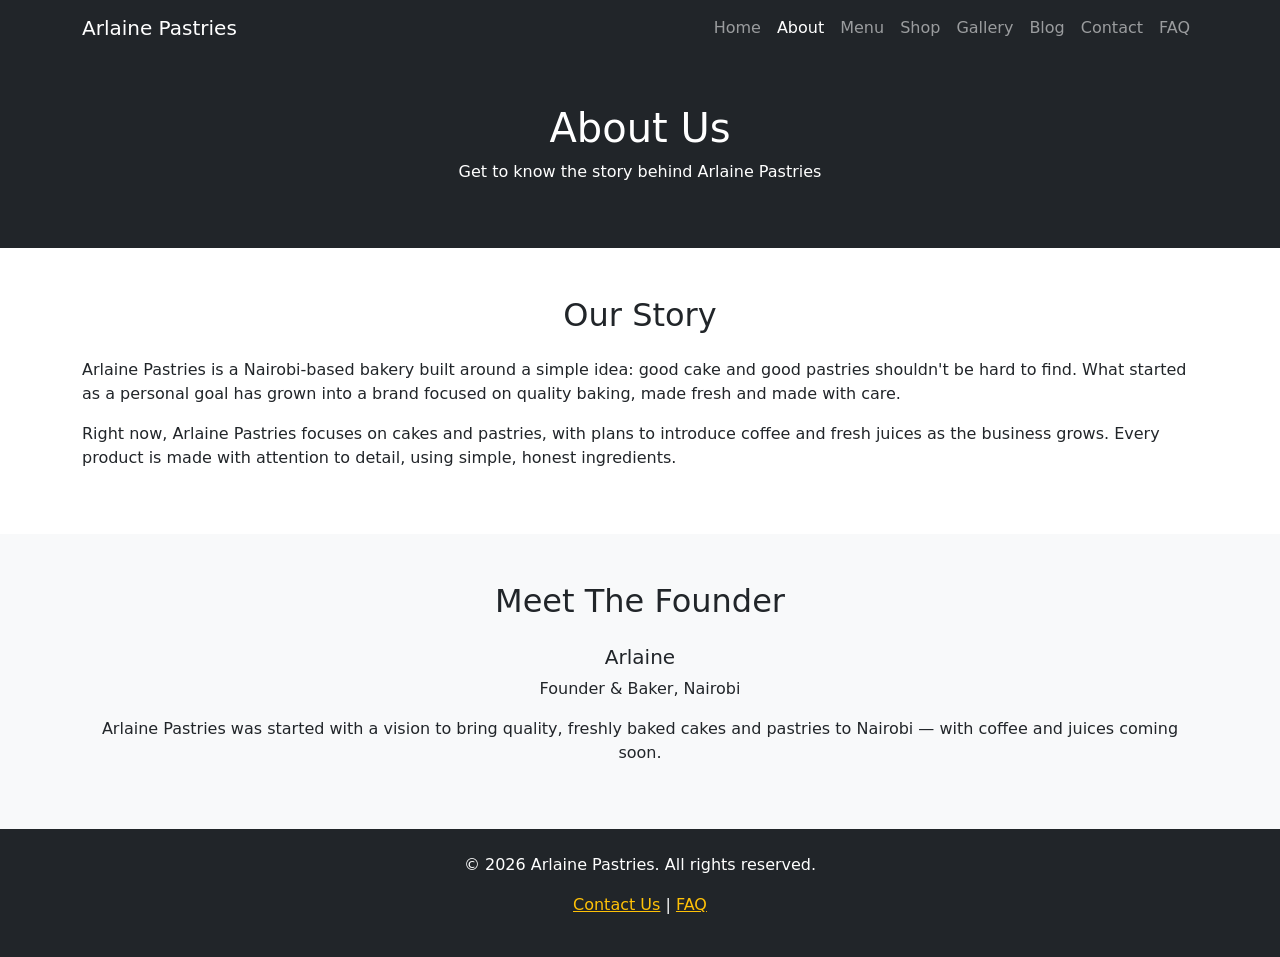
==== about.html @ 9ab5d7ec "Add about.html" ====
<!DOCTYPE html>
<html lang="en">
<head>
  <meta charset="UTF-8">
  <meta name="viewport" content="width=device-width, initial-scale=1.0">
  <title>About Us - Arlaine Pastries</title>
  <link href="https://cdn.jsdelivr.net/npm/bootstrap@5.3.0/dist/css/bootstrap.min.css" rel="stylesheet">
  <link rel="stylesheet" href="css/style.css">
</head>
<body>

<!-- Navigation Bar -->
<nav class="navbar navbar-expand-lg navbar-dark bg-dark">
  <div class="container">
    <a class="navbar-brand" href="index.html">Arlaine Pastries</a>
    <button class="navbar-toggler" type="button" data-bs-toggle="collapse" data-bs-target="#navMenu">
      <span class="navbar-toggler-icon"></span>
    </button>
    <div class="collapse navbar-collapse" id="navMenu">
      <ul class="navbar-nav ms-auto">
        <li class="nav-item"><a class="nav-link" href="index.html">Home</a></li>
        <li class="nav-item"><a class="nav-link active" href="about.html">About</a></li>
        <li class="nav-item"><a class="nav-link" href="menu.html">Menu</a></li>
        <li class="nav-item"><a class="nav-link" href="shop.html">Shop</a></li>
        <li class="nav-item"><a class="nav-link" href="gallery.html">Gallery</a></li>
        <li class="nav-item"><a class="nav-link" href="blog.html">Blog</a></li>
        <li class="nav-item"><a class="nav-link" href="contact.html">Contact</a></li>
        <li class="nav-item"><a class="nav-link" href="faq.html">FAQ</a></li>
      </ul>
    </div>
  </div>
</nav>

<!-- Page Banner -->
<div class="bg-dark text-white text-center py-5">
  <h1>About Us</h1>
  <p>Get to know the story behind Arlaine Pastries</p>
</div>

<!-- Our Story Section -->
<section class="py-5">
  <div class="container">
    <h2 class="text-center mb-4">Our Story</h2>
    <p>Arlaine Pastries is a Nairobi-based bakery built around a simple idea: good cake and good pastries shouldn't be hard to find. What started as a personal goal has grown into a brand focused on quality baking, made fresh and made with care.</p>
    <p>Right now, Arlaine Pastries focuses on cakes and pastries, with plans to introduce coffee and fresh juices as the business grows. Every product is made with attention to detail, using simple, honest ingredients.</p>
  </div>
</section>

<!-- Founder Section -->
<section class="py-5 bg-light">
  <div class="container text-center">
    <h2 class="mb-4">Meet The Founder</h2>
    <h5>Arlaine</h5>
    <p>Founder & Baker, Nairobi</p>
    <p class="mt-2">Arlaine Pastries was started with a vision to bring quality, freshly baked cakes and pastries to Nairobi — with coffee and juices coming soon.</p>
  </div>
</section>

<!-- Footer -->
<footer class="bg-dark text-white text-center py-4">
  <p>&copy; 2026 Arlaine Pastries. All rights reserved.</p>
  <p>
    <a href="contact.html" class="text-warning">Contact Us</a> |
    <a href="faq.html" class="text-warning">FAQ</a>
  </p>
</footer>

<!-- Bootstrap JS -->
<script src="https://cdn.jsdelivr.net/npm/bootstrap@5.3.0/dist/js/bootstrap.bundle.min.js"></script>
<script src="js/main.js"></script>

</body>
</html>
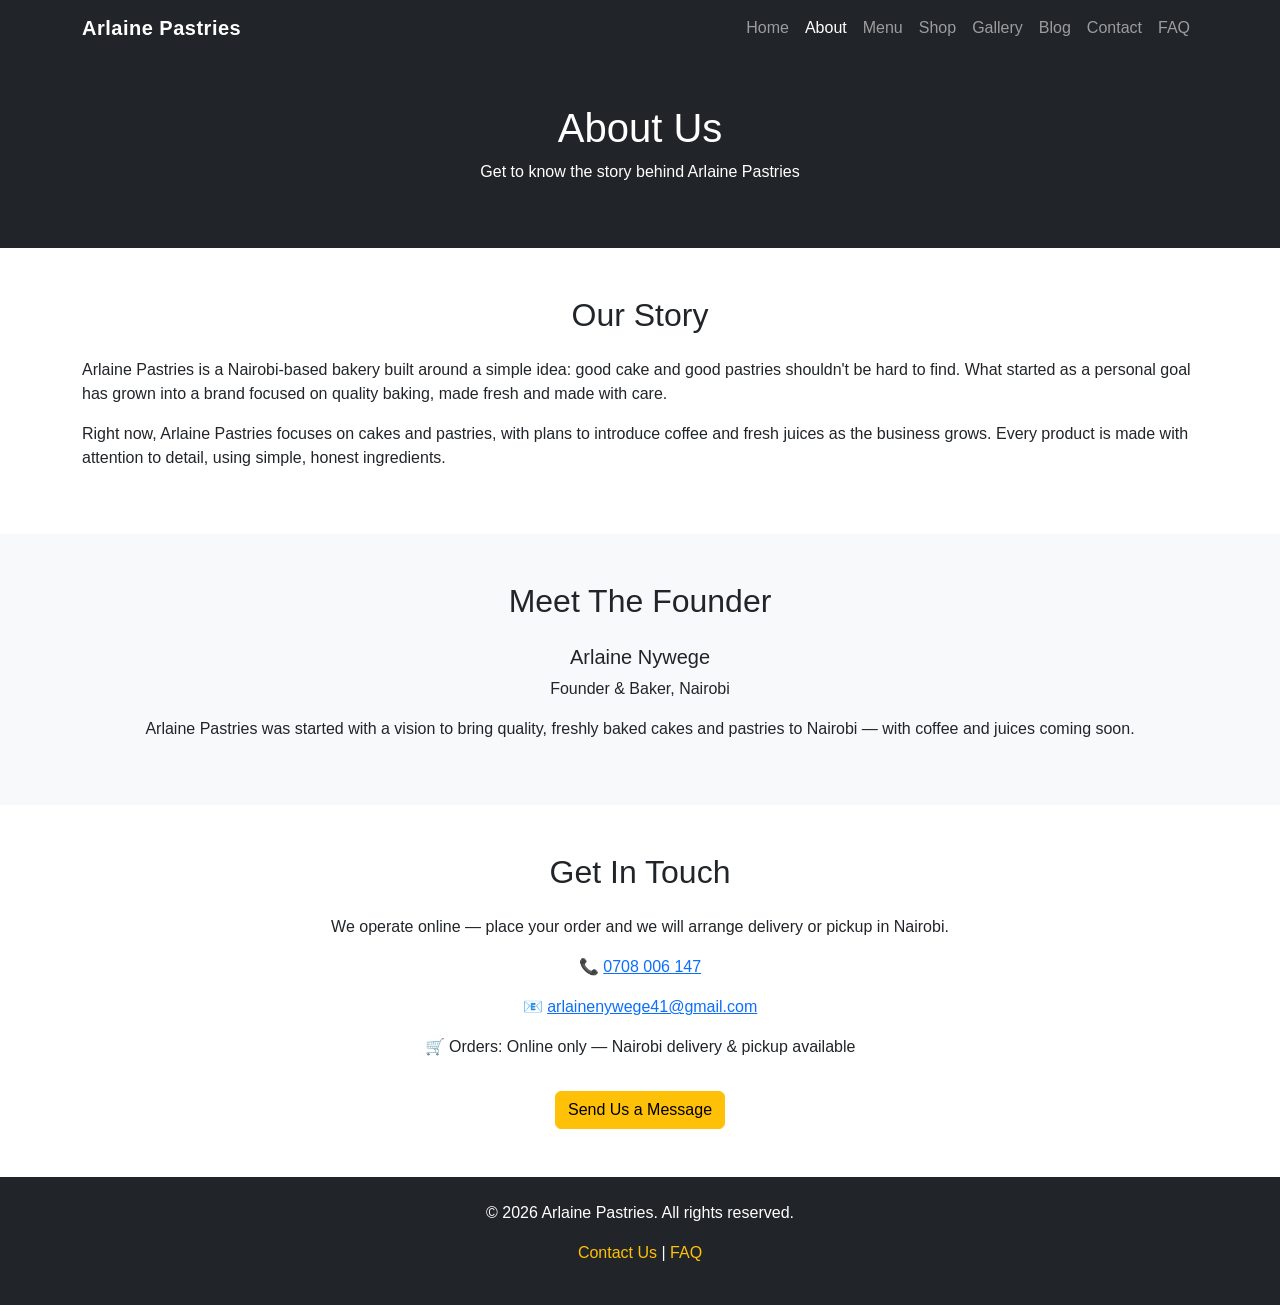
==== commit 5df4c9eb: "Update navbar structure in about.html" ====
--- a/about.html
+++ b/about.html
@@ -5,7 +5,7 @@
   <meta name="viewport" content="width=device-width, initial-scale=1.0">
   <title>About Us - Arlaine Pastries</title>
   <link href="https://cdn.jsdelivr.net/npm/bootstrap@5.3.0/dist/css/bootstrap.min.css" rel="stylesheet">
-  <link rel="stylesheet" href="css/style.css">
+  <link rel="stylesheet" href="style.css">
 </head>
 <body>
 
@@ -17,16 +17,16 @@
       <span class="navbar-toggler-icon"></span>
     </button>
     <div class="collapse navbar-collapse" id="navMenu">
-      <ul class="navbar-nav ms-auto">
-        <li class="nav-item"><a class="nav-link" href="index.html">Home</a></li>
-        <li class="nav-item"><a class="nav-link active" href="about.html">About</a></li>
-        <li class="nav-item"><a class="nav-link" href="menu.html">Menu</a></li>
-        <li class="nav-item"><a class="nav-link" href="shop.html">Shop</a></li>
-        <li class="nav-item"><a class="nav-link" href="gallery.html">Gallery</a></li>
-        <li class="nav-item"><a class="nav-link" href="blog.html">Blog</a></li>
-        <li class="nav-item"><a class="nav-link" href="contact.html">Contact</a></li>
-        <li class="nav-item"><a class="nav-link" href="faq.html">FAQ</a></li>
-      </ul>
+      <div class="navbar-nav ms-auto">
+        <a class="nav-link" href="index.html">Home</a>
+        <a class="nav-link active" href="about.html">About</a>
+        <a class="nav-link" href="menu.html">Menu</a>
+        <a class="nav-link" href="shop.html">Shop</a>
+        <a class="nav-link" href="gallery.html">Gallery</a>
+        <a class="nav-link" href="blog.html">Blog</a>
+        <a class="nav-link" href="contact.html">Contact</a>
+        <a class="nav-link" href="faq.html">FAQ</a>
+      </div>
     </div>
   </div>
 </nav>
@@ -50,9 +50,21 @@
 <section class="py-5 bg-light">
   <div class="container text-center">
     <h2 class="mb-4">Meet The Founder</h2>
-    <h5>Arlaine</h5>
+    <h5>Arlaine Nywege</h5>
     <p>Founder & Baker, Nairobi</p>
     <p class="mt-2">Arlaine Pastries was started with a vision to bring quality, freshly baked cakes and pastries to Nairobi — with coffee and juices coming soon.</p>
+  </div>
+</section>
+
+<!-- Contact Details Section -->
+<section class="py-5">
+  <div class="container text-center">
+    <h2 class="mb-4">Get In Touch</h2>
+    <p>We operate online — place your order and we will arrange delivery or pickup in Nairobi.</p>
+    <p>📞 <a href="tel:+254708006147">0708 006 147</a></p>
+    <p>📧 <a href="mailto:arlainenywege41@gmail.com">arlainenywege41@gmail.com</a></p>
+    <p>🛒 Orders: Online only — Nairobi delivery & pickup available</p>
+    <a href="contact.html" class="btn btn-warning mt-3">Send Us a Message</a>
   </div>
 </section>
 
@@ -67,7 +79,7 @@
 
 <!-- Bootstrap JS -->
 <script src="https://cdn.jsdelivr.net/npm/bootstrap@5.3.0/dist/js/bootstrap.bundle.min.js"></script>
-<script src="js/main.js"></script>
+<script src="main.js"></script>
 
 </body>
 </html>
--- a/style.css
+++ b/style.css
@@ -0,0 +1,32 @@
+/* Arlaine Pastries - Custom Styles */
+
+body {
+  font-family: 'Segoe UI', sans-serif;
+}
+
+.navbar-brand {
+  font-weight: bold;
+  letter-spacing: 0.5px;
+}
+
+.hero-section h1 {
+  font-weight: 700;
+}
+
+.card {
+  border-radius: 10px;
+  transition: transform 0.2s ease, box-shadow 0.2s ease;
+}
+
+.card:hover {
+  transform: translateY(-5px);
+  box-shadow: 0 8px 16px rgba(0,0,0,0.15);
+}
+
+footer a {
+  text-decoration: none;
+}
+
+footer a:hover {
+  text-decoration: underline;
+}
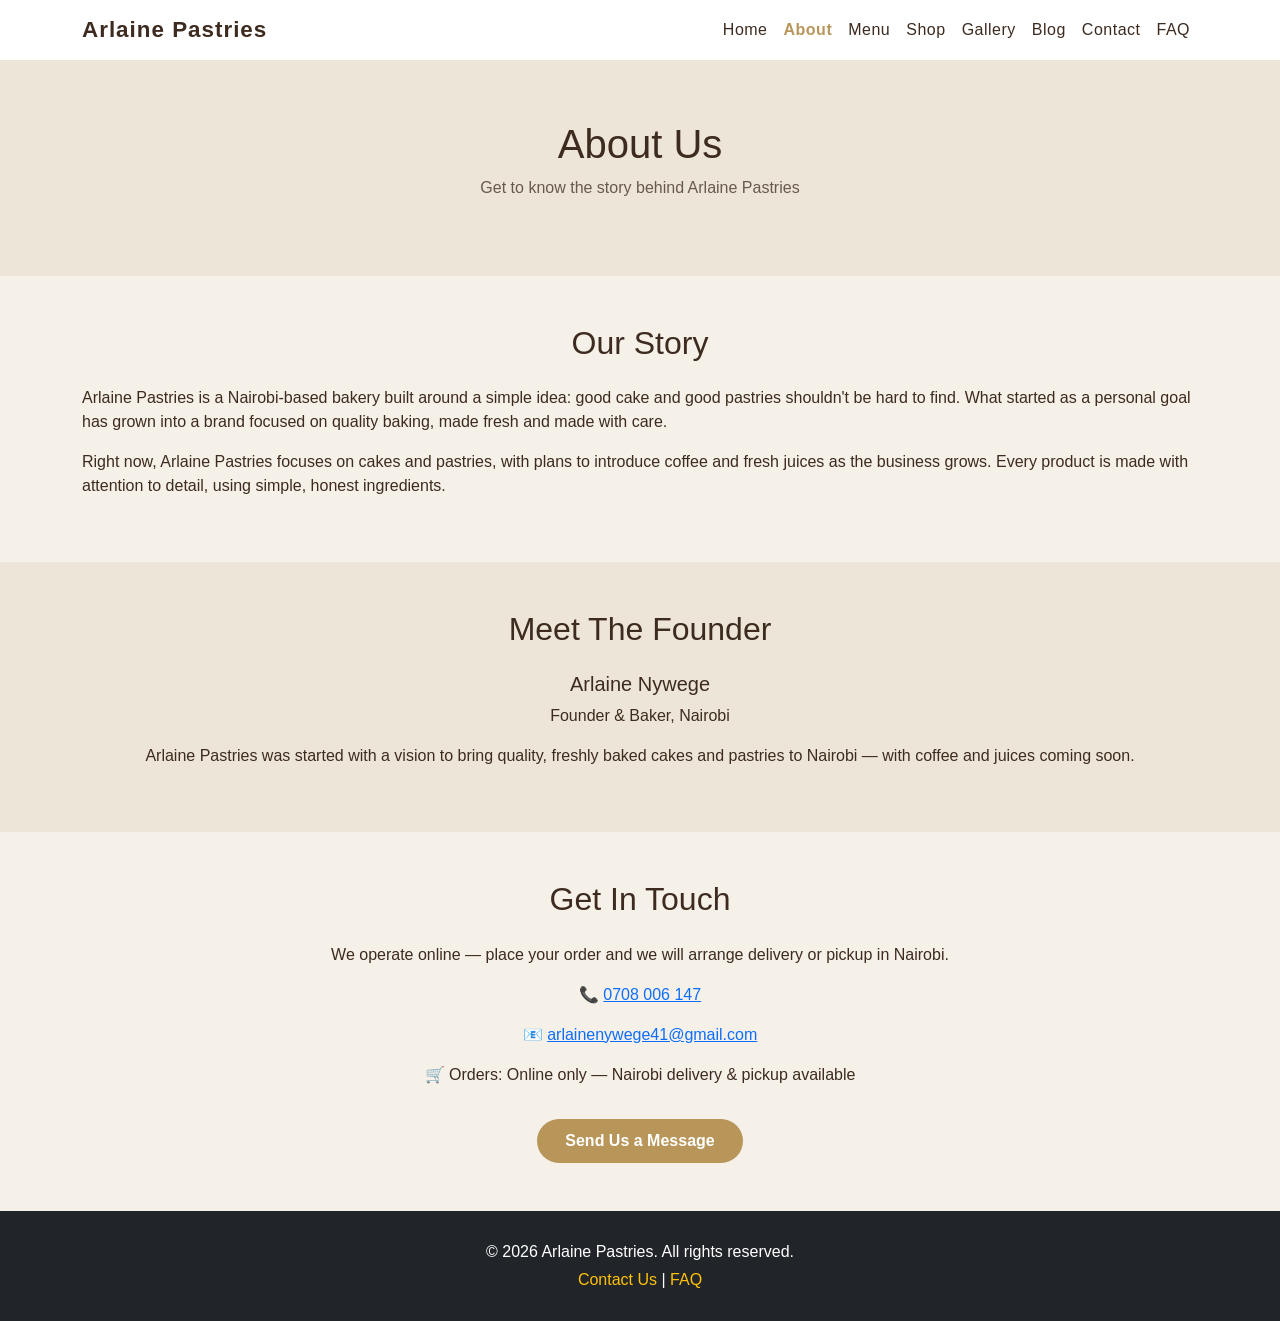
==== commit 8e2af86a: "Finalize color theme across all pages" ====
--- a/about.html
+++ b/about.html
@@ -10,7 +10,7 @@
 <body>
 
 <!-- Navigation Bar -->
-<nav class="navbar navbar-expand-lg navbar-dark bg-dark">
+<nav class="navbar navbar-expand-lg">
   <div class="container">
     <a class="navbar-brand" href="index.html">Arlaine Pastries</a>
     <button class="navbar-toggler" type="button" data-bs-toggle="collapse" data-bs-target="#navMenu">
@@ -32,7 +32,7 @@
 </nav>
 
 <!-- Page Banner -->
-<div class="bg-dark text-white text-center py-5">
+<div class="page-banner">
   <h1>About Us</h1>
   <p>Get to know the story behind Arlaine Pastries</p>
 </div>
--- a/style.css
+++ b/style.css
@@ -1,29 +1,166 @@
 /* Arlaine Pastries - Custom Styles */
+
+:root {
+  --cream: #f5f0e8;
+  --cream-dark: #ede5d8;
+  --black: #1a1208;
+  --gold: #b8965a;
+  --text: #3d2b1f;
+}
 
 body {
   font-family: 'Segoe UI', sans-serif;
+  background-color: var(--cream);
+  color: var(--text);
+}
+
+/* Navbar */
+.navbar {
+  background-color: #ffffff !important;
 }
 
 .navbar-brand {
   font-weight: bold;
+  letter-spacing: 1px;
+  color: var(--text) !important;
+  font-size: 1.4rem;
+}
+
+.navbar-nav .nav-link {
+  color: var(--text) !important;
   letter-spacing: 0.5px;
 }
 
-.hero-section h1 {
-  font-weight: 700;
+.navbar-nav .nav-link:hover {
+  color: var(--gold) !important;
 }
 
+.navbar-nav .nav-link.active {
+  color: var(--gold) !important;
+  font-weight: bold;
+}
+
+/* Hero */
+.hero-banner {
+  background-color: var(--cream);
+  color: var(--text);
+  padding: 100px 0;
+  text-align: center;
+}
+
+.hero-banner h1 {
+  color: var(--text);
+}
+
+.hero-banner {
+  background-color: var(--cream-dark);
+  color: var(--text);
+  padding: 100px 0;
+  text-align: center;
+}
+
+/* Welcome Section */
+.welcome-section {
+  background-color: #ffffff;
+}
+
+/* Page Banners - inner pages */
+.page-banner {
+  background-color: var(--cream-dark);
+  color: var(--text);
+  padding: 60px 0;
+  text-align: center;
+}
+
+.page-banner h1 {
+  color: var(--text);
+}
+
+.page-banner p {
+  color: var(--text);
+  opacity: 0.75;
+}
+
+/* Sections */
+.bg-light {
+  background-color: var(--cream-dark) !important;
+}
+
+/* Cards */
 .card {
-  border-radius: 10px;
+  border-radius: 12px;
+  border: 1px solid var(--cream-dark);
+  background-color: #ffffff;
+  box-shadow: 0 4px 16px rgba(0,0,0,0.04);
   transition: transform 0.2s ease, box-shadow 0.2s ease;
 }
 
 .card:hover {
   transform: translateY(-5px);
-  box-shadow: 0 8px 16px rgba(0,0,0,0.15);
+  box-shadow: 0 8px 24px rgba(0,0,0,0.08);
+}
+
+/* Buttons */
+.btn-warning {
+  background-color: var(--gold) !important;
+  border: none !important;
+  color: #ffffff !important;
+  font-weight: bold;
+  border-radius: 50px;
+  padding: 10px 28px;
+}
+
+.btn-warning:hover {
+  background-color: var(--black) !important;
+  color: #ffffff !important;
+}
+
+.btn-outline-light {
+  border-color: var(--text) !important;
+  color: var(--text) !important;
+  border-radius: 50px;
+  padding: 10px 28px;
+}
+
+.btn-outline-light:hover {
+  background-color: var(--text) !important;
+  color: #ffffff !important;
+}
+
+.btn-outline-dark {
+  border-color: var(--gold) !important;
+  color: var(--gold) !important;
+  border-radius: 50px;
+  padding: 10px 28px;
+}
+
+.btn-outline-dark:hover {
+  background-color: var(--gold) !important;
+  color: #ffffff !important;
+}
+
+/* Tables */
+thead.table-dark {
+  background-color: var(--black) !important;
+}
+
+.table-hover tbody tr:hover {
+  background-color: var(--cream-dark);
+}
+
+/* Footer */
+footer {
+  background-color: var(--black) !important;
+  color: #ffffff !important;
+}
+
+footer p {
+  color: #ffffff !important;
+  margin: 0.3rem 0;
 }
 
 footer a {
+  color: var(--gold) !important;
   text-decoration: none;
 }
 
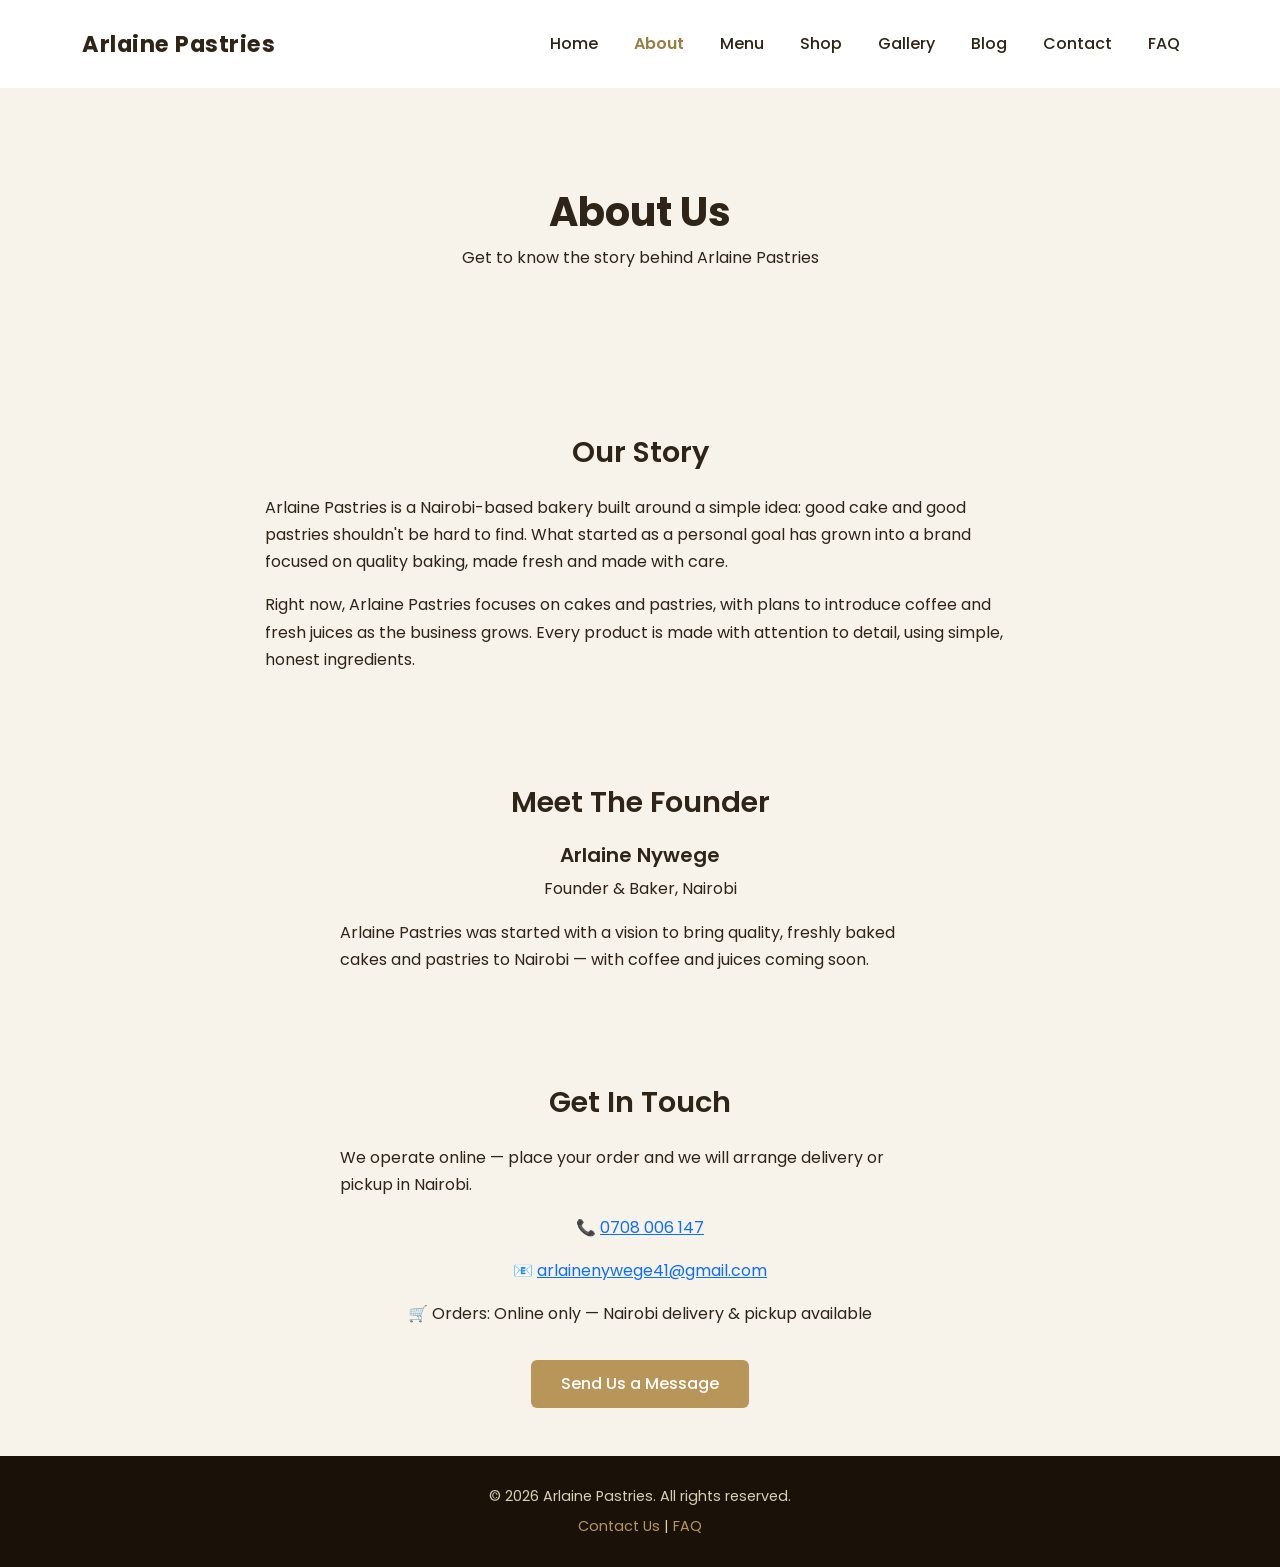
==== commit 8009b110: "Apply consistent design updates across all pages" ====
--- a/about.html
+++ b/about.html
@@ -41,26 +41,28 @@
 <section class="py-5">
   <div class="container">
     <h2 class="text-center mb-4">Our Story</h2>
-    <p>Arlaine Pastries is a Nairobi-based bakery built around a simple idea: good cake and good pastries shouldn't be hard to find. What started as a personal goal has grown into a brand focused on quality baking, made fresh and made with care.</p>
-    <p>Right now, Arlaine Pastries focuses on cakes and pastries, with plans to introduce coffee and fresh juices as the business grows. Every product is made with attention to detail, using simple, honest ingredients.</p>
+    <div class="mx-auto" style="max-width: 750px;">
+      <p>Arlaine Pastries is a Nairobi-based bakery built around a simple idea: good cake and good pastries shouldn't be hard to find. What started as a personal goal has grown into a brand focused on quality baking, made fresh and made with care.</p>
+      <p>Right now, Arlaine Pastries focuses on cakes and pastries, with plans to introduce coffee and fresh juices as the business grows. Every product is made with attention to detail, using simple, honest ingredients.</p>
+    </div>
   </div>
 </section>
 
 <!-- Founder Section -->
-<section class="py-5 bg-light">
+<section class="py-5">
   <div class="container text-center">
     <h2 class="mb-4">Meet The Founder</h2>
     <h5>Arlaine Nywege</h5>
-    <p>Founder & Baker, Nairobi</p>
-    <p class="mt-2">Arlaine Pastries was started with a vision to bring quality, freshly baked cakes and pastries to Nairobi — with coffee and juices coming soon.</p>
+    <p class="text-center">Founder & Baker, Nairobi</p>
+    <p class="mt-2 mx-auto" style="max-width: 600px; text-align: left;">Arlaine Pastries was started with a vision to bring quality, freshly baked cakes and pastries to Nairobi — with coffee and juices coming soon.</p>
   </div>
 </section>
 
-<!-- Contact Details Section -->
+<!-- Get In Touch Section -->
 <section class="py-5">
   <div class="container text-center">
     <h2 class="mb-4">Get In Touch</h2>
-    <p>We operate online — place your order and we will arrange delivery or pickup in Nairobi.</p>
+    <p class="mx-auto" style="max-width: 600px; text-align: left;">We operate online — place your order and we will arrange delivery or pickup in Nairobi.</p>
     <p>📞 <a href="tel:+254708006147">0708 006 147</a></p>
     <p>📧 <a href="mailto:arlainenywege41@gmail.com">arlainenywege41@gmail.com</a></p>
     <p>🛒 Orders: Online only — Nairobi delivery & pickup available</p>
@@ -69,11 +71,11 @@
 </section>
 
 <!-- Footer -->
-<footer class="bg-dark text-white text-center py-4">
+<footer class="text-center py-4">
   <p>&copy; 2026 Arlaine Pastries. All rights reserved.</p>
   <p>
-    <a href="contact.html" class="text-warning">Contact Us</a> |
-    <a href="faq.html" class="text-warning">FAQ</a>
+    <a href="contact.html">Contact Us</a> |
+    <a href="faq.html">FAQ</a>
   </p>
 </footer>
 
--- a/style.css
+++ b/style.css
@@ -1,113 +1,153 @@
 /* Arlaine Pastries - Custom Styles */
 
+@import url('https://fonts.googleapis.com/css2?family=Poppins:wght@400;500;600;700&display=swap');
+
 :root {
-  --cream: #f5f0e8;
-  --cream-dark: #ede5d8;
+  --cream: #f7f2ea;
   --black: #1a1208;
   --gold: #b8965a;
-  --text: #3d2b1f;
+  --gold-dark: #9c7c45;
+  --text: #2e2418;
 }
 
 body {
-  font-family: 'Segoe UI', sans-serif;
-  background-color: var(--cream);
-  color: var(--text);
+  font-family: 'Poppins', sans-serif;
+  background-color: var(--cream);
+  color: var(--text);
+  line-height: 1.7;
+}
+
+h1, h2, h3, h4, h5 {
+  font-family: 'Poppins', sans-serif;
+  font-weight: 600;
+}
+
+p {
+  text-align: left;
+  font-weight: 400;
+}
+
+.hero-banner p,
+.page-banner p,
+.text-center p {
+  text-align: center;
 }
 
 /* Navbar */
 .navbar {
   background-color: #ffffff !important;
+  padding: 20px 0;
 }
 
 .navbar-brand {
-  font-weight: bold;
-  letter-spacing: 1px;
+  font-weight: 700;
+  letter-spacing: 0.5px;
   color: var(--text) !important;
   font-size: 1.4rem;
 }
 
 .navbar-nav .nav-link {
   color: var(--text) !important;
-  letter-spacing: 0.5px;
+  font-weight: 500;
+  margin: 0 10px;
 }
 
 .navbar-nav .nav-link:hover {
-  color: var(--gold) !important;
+  color: var(--gold-dark) !important;
 }
 
 .navbar-nav .nav-link.active {
-  color: var(--gold) !important;
-  font-weight: bold;
+  color: var(--gold-dark) !important;
+  font-weight: 600;
 }
 
 /* Hero */
 .hero-banner {
   background-color: var(--cream);
   color: var(--text);
-  padding: 100px 0;
+  padding: 140px 0 120px;
   text-align: center;
 }
 
 .hero-banner h1 {
-  color: var(--text);
-}
-
-.hero-banner {
-  background-color: var(--cream-dark);
-  color: var(--text);
-  padding: 100px 0;
-  text-align: center;
+  font-size: 3rem;
+  font-weight: 700;
+  color: var(--text);
+  margin-bottom: 1rem;
 }
 
 /* Welcome Section */
 .welcome-section {
+  padding: 100px 0;
+}
+
+.welcome-section h2 {
+  font-size: 1.8rem;
+  margin-bottom: 1.2rem;
+}
+
+.welcome-section p {
+  max-width: 650px;
+  margin: 0 auto;
+  opacity: 0.75;
+  text-align: center;
+}
+
+/* Page Banners */
+.page-banner {
+  background-color: var(--cream);
+  color: var(--text);
+  padding: 100px 0;
+  text-align: center;
+}
+
+.page-banner h1 {
+  font-size: 2.5rem;
+  font-weight: 700;
+}
+
+/* Sections - more breathing room */
+section {
+  padding-top: 80px;
+  padding-bottom: 80px;
+}
+
+section h2 {
+  font-size: 1.8rem;
+  margin-bottom: 2rem;
+  font-weight: 600;
+}
+
+/* Cards - flatter, simpler */
+.card {
+  border-radius: 8px;
+  border: 1px solid rgba(0,0,0,0.08);
   background-color: #ffffff;
-}
-
-/* Page Banners - inner pages */
-.page-banner {
-  background-color: var(--cream-dark);
-  color: var(--text);
-  padding: 60px 0;
-  text-align: center;
-}
-
-.page-banner h1 {
-  color: var(--text);
-}
-
-.page-banner p {
-  color: var(--text);
-  opacity: 0.75;
-}
-
-/* Sections */
-.bg-light {
-  background-color: var(--cream-dark) !important;
-}
-
-/* Cards */
-.card {
-  border-radius: 12px;
-  border: 1px solid var(--cream-dark);
-  background-color: #ffffff;
-  box-shadow: 0 4px 16px rgba(0,0,0,0.04);
-  transition: transform 0.2s ease, box-shadow 0.2s ease;
+  box-shadow: none;
+  transition: transform 0.2s ease;
 }
 
 .card:hover {
-  transform: translateY(-5px);
-  box-shadow: 0 8px 24px rgba(0,0,0,0.08);
-}
-
-/* Buttons */
+  transform: translateY(-4px);
+}
+
+.card-title {
+  font-weight: 600;
+}
+
+.card p,
+.card-text {
+  text-align: left;
+}
+
+/* Buttons - flatter, simpler */
 .btn-warning {
   background-color: var(--gold) !important;
   border: none !important;
   color: #ffffff !important;
-  font-weight: bold;
-  border-radius: 50px;
-  padding: 10px 28px;
+  font-weight: 500;
+  border-radius: 6px;
+  padding: 12px 30px;
 }
 
 .btn-warning:hover {
@@ -116,10 +156,11 @@
 }
 
 .btn-outline-light {
-  border-color: var(--text) !important;
+  border: 1px solid var(--text) !important;
   color: var(--text) !important;
-  border-radius: 50px;
-  padding: 10px 28px;
+  border-radius: 6px;
+  padding: 11px 30px;
+  font-weight: 500;
 }
 
 .btn-outline-light:hover {
@@ -128,10 +169,11 @@
 }
 
 .btn-outline-dark {
-  border-color: var(--gold) !important;
-  color: var(--gold) !important;
-  border-radius: 50px;
-  padding: 10px 28px;
+  border: 1px solid var(--gold) !important;
+  color: var(--gold-dark) !important;
+  border-radius: 6px;
+  padding: 11px 30px;
+  font-weight: 500;
 }
 
 .btn-outline-dark:hover {
@@ -140,23 +182,38 @@
 }
 
 /* Tables */
-thead.table-dark {
+.table {
+  background-color: #ffffff;
+  border-radius: 8px;
+  overflow: hidden;
+}
+
+
+table thead.my-table-head tr th {
   background-color: var(--black) !important;
-}
+  color: #ffffff !important;
+  border-color: var(--black) !important;
+  font-weight: 600;
+}
+
 
 .table-hover tbody tr:hover {
-  background-color: var(--cream-dark);
+  background-color: var(--cream);
 }
 
 /* Footer */
 footer {
   background-color: var(--black) !important;
   color: #ffffff !important;
+  padding: 50px 0;
+  text-align: center;
 }
 
 footer p {
-  color: #ffffff !important;
+  color: #d9cdb8 !important;
   margin: 0.3rem 0;
+  text-align: center;
+  font-size: 0.9rem;
 }
 
 footer a {
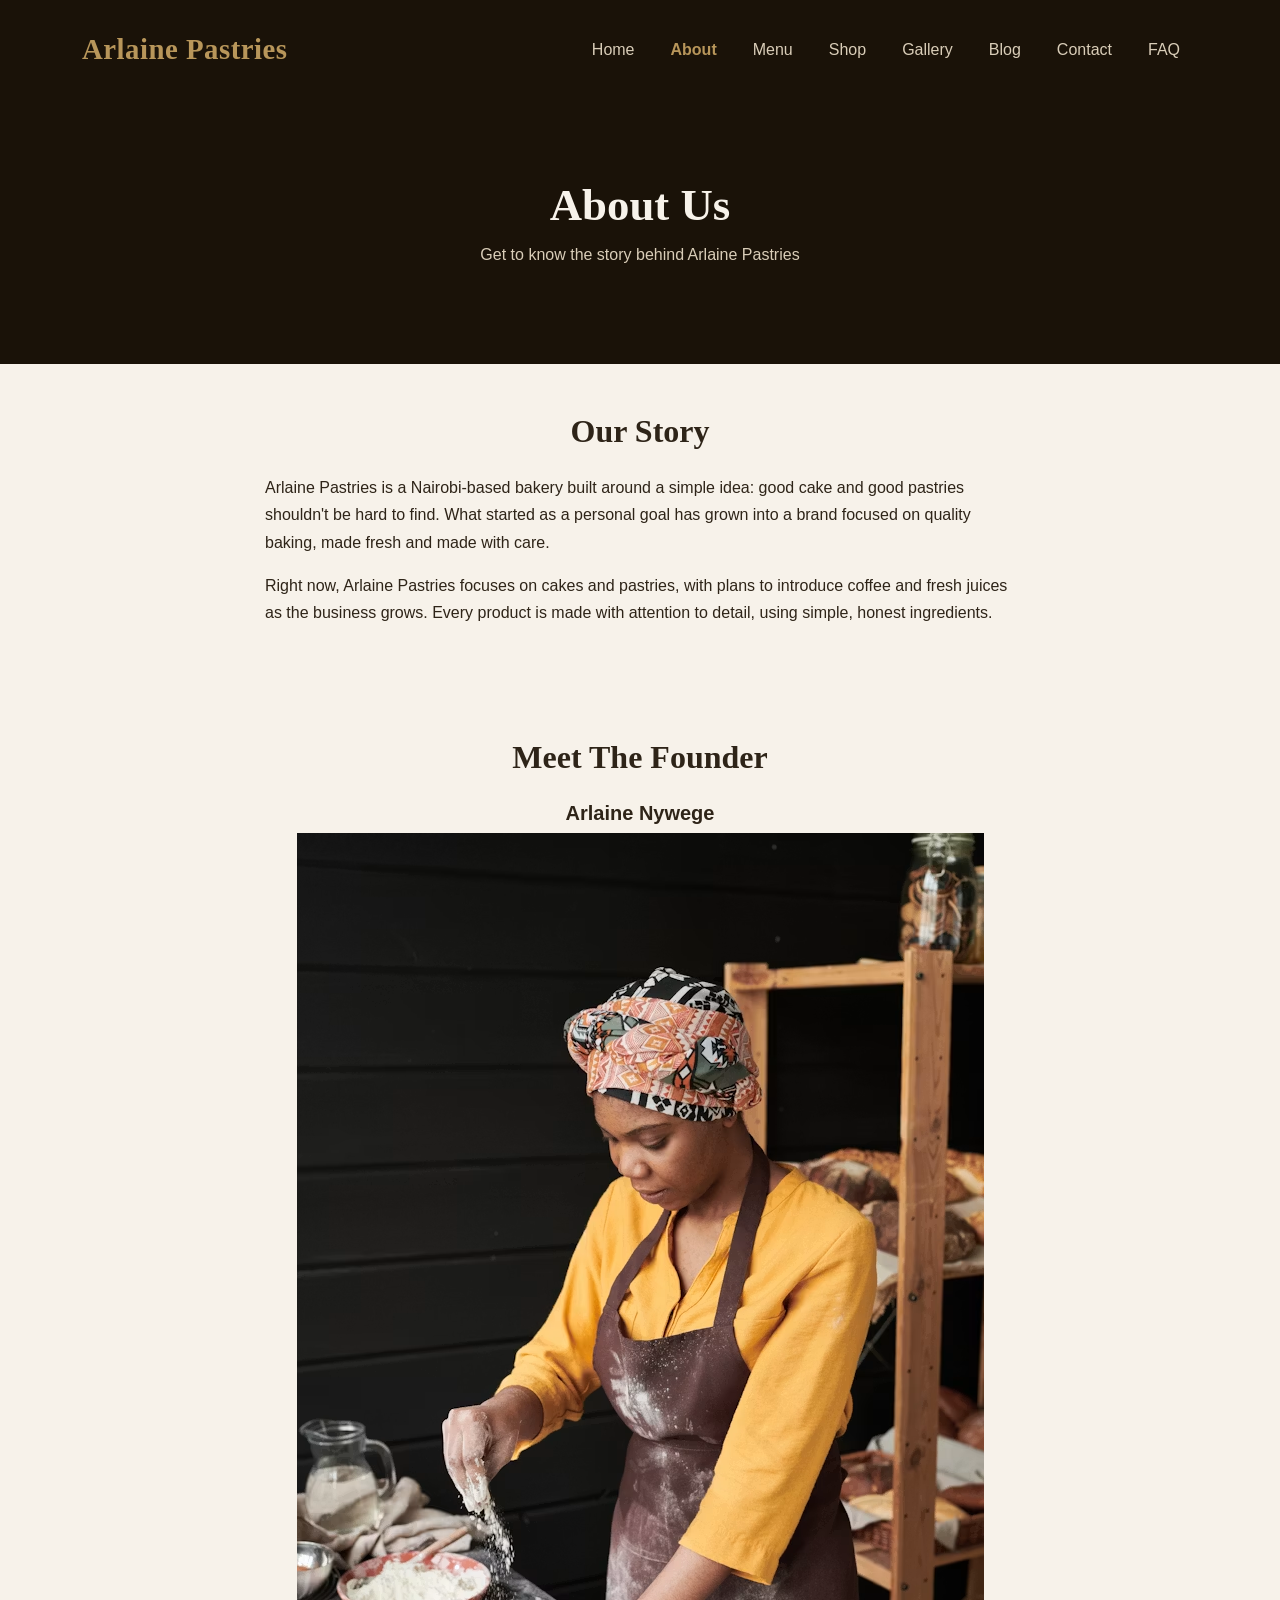
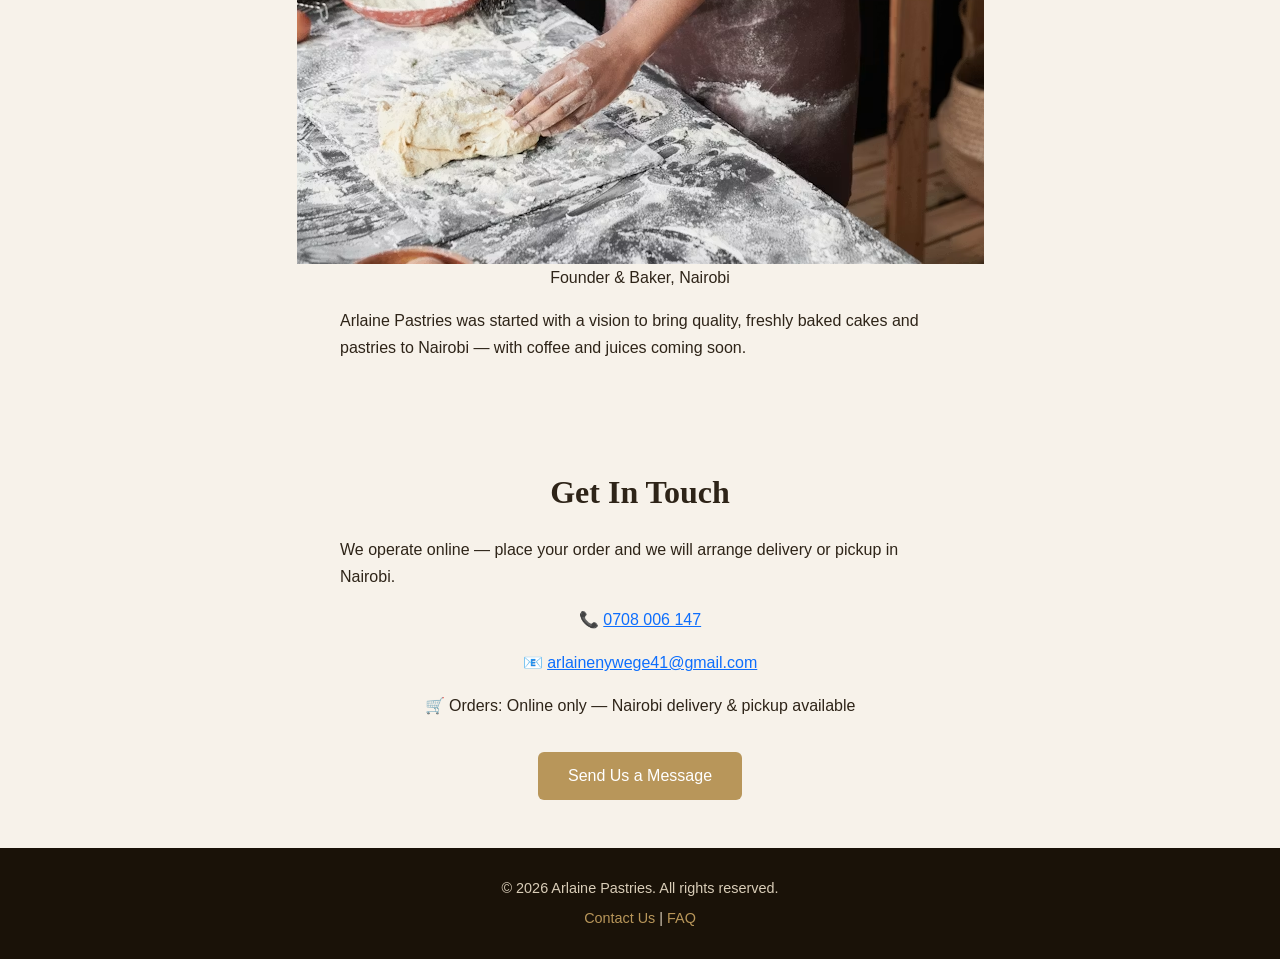
==== commit 45fb2bb5: "Update about.html" ====
--- a/about.html
+++ b/about.html
@@ -53,6 +53,7 @@
   <div class="container text-center">
     <h2 class="mb-4">Meet The Founder</h2>
     <h5>Arlaine Nywege</h5>
+    <img src="images/about-baker.jpg" alt="Arlaine Nywege">
     <p class="text-center">Founder & Baker, Nairobi</p>
     <p class="mt-2 mx-auto" style="max-width: 600px; text-align: left;">Arlaine Pastries was started with a vision to bring quality, freshly baked cakes and pastries to Nairobi — with coffee and juices coming soon.</p>
   </div>
--- a/style.css
+++ b/style.css
@@ -1,6 +1,4 @@
 /* Arlaine Pastries - Custom Styles */
-
-@import url('https://fonts.googleapis.com/css2?family=Poppins:wght@400;500;600;700&display=swap');
 
 :root {
   --cream: #f7f2ea;
@@ -10,15 +8,21 @@
   --text: #2e2418;
 }
 
+
 body {
-  font-family: 'Poppins', sans-serif;
+  font-family: Arial, Verdana, sans-serif;
   background-color: var(--cream);
   color: var(--text);
   line-height: 1.7;
 }
 
-h1, h2, h3, h4, h5 {
-  font-family: 'Poppins', sans-serif;
+h1, h2, h3 {
+  font-family: Georgia, 'Times New Roman', serif;
+  font-weight: 700;
+}
+
+h4, h5, h6 {
+  font-family: Arial, Verdana, sans-serif;
   font-weight: 600;
 }
 
@@ -33,56 +37,101 @@
   text-align: center;
 }
 
-/* Navbar */
-.navbar {
-  background-color: #ffffff !important;
+
+nav.navbar {
+  background-color: #1a1208 !important;
   padding: 20px 0;
 }
 
-.navbar-brand {
-  font-weight: 700;
+nav.navbar .navbar-brand {
+  font-family: Georgia, serif;
+  font-weight: 700;
+  font-size: 1.8rem;
+  color: #b8965a !important;
   letter-spacing: 0.5px;
-  color: var(--text) !important;
-  font-size: 1.4rem;
-}
-
-.navbar-nav .nav-link {
-  color: var(--text) !important;
+}
+
+nav.navbar .nav-link {
+  color: #d9cdb8 !important;
   font-weight: 500;
   margin: 0 10px;
 }
 
-.navbar-nav .nav-link:hover {
-  color: var(--gold-dark) !important;
-}
-
-.navbar-nav .nav-link.active {
-  color: var(--gold-dark) !important;
-  font-weight: 600;
-}
-
-/* Hero */
+nav.navbar .nav-link:hover {
+  color: #b8965a !important;
+}
+
+nav.navbar .nav-link.active {
+  color: #b8965a !important;
+  font-weight: 600;
+}
+
+.navbar-toggler {
+  border-color: #b8965a !important;
+}
+
+.navbar-toggler-icon {
+  filter: invert(1);
+}
+
+/* HERO BANNER */
 .hero-banner {
-  background-color: var(--cream);
-  color: var(--text);
+  background-color: #1a1208;
+  color: #f7f2ea;
   padding: 140px 0 120px;
   text-align: center;
 }
 
 .hero-banner h1 {
-  font-size: 3rem;
-  font-weight: 700;
-  color: var(--text);
+  font-size: 3.5rem;
+  font-weight: 700;
+  color: #f7f2ea;
   margin-bottom: 1rem;
 }
 
-/* Welcome Section */
+.hero-banner p {
+  color: #d9cdb8;
+  font-size: 1.1rem;
+  text-align: center;
+}
+
+/*  PAGE BANNER  */
+.page-banner {
+  background-color: #1a1208;
+  color: #f7f2ea;
+  padding: 80px 0;
+  text-align: center;
+}
+
+.page-banner h1 {
+  font-size: 2.8rem;
+  font-weight: 700;
+  color: #f7f2ea;
+}
+
+.page-banner p {
+  color: #d9cdb8;
+  text-align: center;
+}
+
+/* SECTIONS */
+section {
+  padding-top: 80px;
+  padding-bottom: 80px;
+}
+
+section h2 {
+  font-size: 2rem;
+  margin-bottom: 2rem;
+  font-weight: 700;
+}
+
 .welcome-section {
   padding: 100px 0;
 }
 
 .welcome-section h2 {
-  font-size: 1.8rem;
+  font-size: 2.2rem;
   margin-bottom: 1.2rem;
 }
 
@@ -93,32 +142,7 @@
   text-align: center;
 }
 
-/* Page Banners */
-.page-banner {
-  background-color: var(--cream);
-  color: var(--text);
-  padding: 100px 0;
-  text-align: center;
-}
-
-.page-banner h1 {
-  font-size: 2.5rem;
-  font-weight: 700;
-}
-
-/* Sections - more breathing room */
-section {
-  padding-top: 80px;
-  padding-bottom: 80px;
-}
-
-section h2 {
-  font-size: 1.8rem;
-  margin-bottom: 2rem;
-  font-weight: 600;
-}
-
-/* Cards - flatter, simpler */
+/* CARDS */
 .card {
   border-radius: 8px;
   border: 1px solid rgba(0,0,0,0.08);
@@ -132,7 +156,9 @@
 }
 
 .card-title {
-  font-weight: 600;
+  font-family: Arial, sans-serif;
+  font-weight: 600;
+  font-size: 1rem;
 }
 
 .card p,
@@ -140,9 +166,17 @@
   text-align: left;
 }
 
-/* Buttons - flatter, simpler */
+.card img {
+  border-radius: 8px 8px 0 0;
+  height: 200px;
+  object-fit: cover;
+  width: 100%;
+}
+
+/* BUTTONS */
+  
 .btn-warning {
-  background-color: var(--gold) !important;
+  background-color: #b8965a !important;
   border: none !important;
   color: #ffffff !important;
   font-weight: 500;
@@ -151,59 +185,57 @@
 }
 
 .btn-warning:hover {
-  background-color: var(--black) !important;
+  background-color: #1a1208 !important;
   color: #ffffff !important;
 }
 
 .btn-outline-light {
-  border: 1px solid var(--text) !important;
-  color: var(--text) !important;
+  border: 1px solid #b8965a !important;
+  color: #b8965a !important;
   border-radius: 6px;
   padding: 11px 30px;
   font-weight: 500;
 }
 
 .btn-outline-light:hover {
-  background-color: var(--text) !important;
+  background-color: #b8965a !important;
   color: #ffffff !important;
 }
 
 .btn-outline-dark {
-  border: 1px solid var(--gold) !important;
-  color: var(--gold-dark) !important;
+  border: 1px solid #b8965a !important;
+  color: #9c7c45 !important;
   border-radius: 6px;
   padding: 11px 30px;
   font-weight: 500;
 }
 
 .btn-outline-dark:hover {
-  background-color: var(--gold) !important;
-  color: #ffffff !important;
-}
-
-/* Tables */
+  background-color: #b8965a !important;
+  color: #ffffff !important;
+}
+
+/* TABLES (general) */
 .table {
   background-color: #ffffff;
   border-radius: 8px;
   overflow: hidden;
 }
 
-
 table thead.my-table-head tr th {
-  background-color: var(--black) !important;
-  color: #ffffff !important;
-  border-color: var(--black) !important;
-  font-weight: 600;
-}
-
+  background-color: #1a1208 !important;
+  color: #ffffff !important;
+  border-color: #1a1208 !important;
+  font-weight: 600;
+}
 
 .table-hover tbody tr:hover {
-  background-color: var(--cream);
-}
-
-/* Footer */
+  background-color: #f7f2ea;
+}
+
+/* FOOTER */
 footer {
-  background-color: var(--black) !important;
+  background-color: #1a1208 !important;
   color: #ffffff !important;
   padding: 50px 0;
   text-align: center;
@@ -217,10 +249,120 @@
 }
 
 footer a {
-  color: var(--gold) !important;
+  color: #b8965a !important;
   text-decoration: none;
 }
 
 footer a:hover {
   text-decoration: underline;
+}
+
+/* MENU PAGE */
+.menu-section-label {
+  display: flex;
+  align-items: center;
+  gap: 16px;
+  margin-bottom: 1.5rem;
+}
+
+.menu-section-label h2 {
+  margin: 0;
+  white-space: nowrap;
+  font-size: 1.8rem;
+  color: #1a1208;
+}
+
+.menu-divider {
+  flex: 1;
+  height: 2px;
+  background-color: #b8965a;
+  opacity: 0.5;
+}
+
+.menu-item-name {
+  font-weight: 600;
+  color: #1a1208;
+  font-size: 0.95rem;
+}
+
+.menu-item-sub {
+  color: #6b5c44;
+  font-size: 0.83rem;
+}
+
+.menu-price {
+  font-weight: 600;
+  color: #9c7c45;
+  white-space: nowrap;
+}
+
+.menu-order-cta {
+  background-color: #1a1208 !important;
+}
+
+.menu-order-cta h3 {
+  color: #f7f2ea;
+}
+
+.menu-order-cta p {
+  color: #d9cdb8;
+  text-align: center;
+}
+
+/*  DARK MODE TOGGLE*/
+#darkModeToggle {
+  background: none;
+  border: 1px solid #b8965a;
+  color: #b8965a;
+  border-radius: 6px;
+  padding: 6px 14px;
+  font-size: 0.85rem;
+  cursor: pointer;
+  margin-left: 15px;
+  font-family: Arial, sans-serif;
+}
+
+#darkModeToggle:hover {
+  background-color: #b8965a;
+  color: white;
+}
+
+/*  DARK MODE */
+body.dark-mode {
+  background-color: #0f0c06;
+  color: #f0e8d8;
+}
+
+body.dark-mode .card {
+  background-color: #1f1a10;
+  border-color: rgba(255,255,255,0.1);
+  color: #f0e8d8;
+}
+
+body.dark-mode .card-text,
+body.dark-mode .card p {
+  color: #d9cdb8;
+}
+
+body.dark-mode section,
+body.dark-mode .welcome-section,
+body.dark-mode .bg-light {
+  background-color: #0f0c06 !important;
+}
+
+body.dark-mode .table {
+  background-color: #1f1a10;
+  color: #f0e8d8;
+}
+
+body.dark-mode .table-hover tbody tr:hover {
+  background-color: #2a2211;
+}
+
+body.dark-mode .menu-item-name {
+  color: #f0e8d8;
+}
+
+body.dark-mode .menu-section-label h2 {
+  color: #f0e8d8;
 }
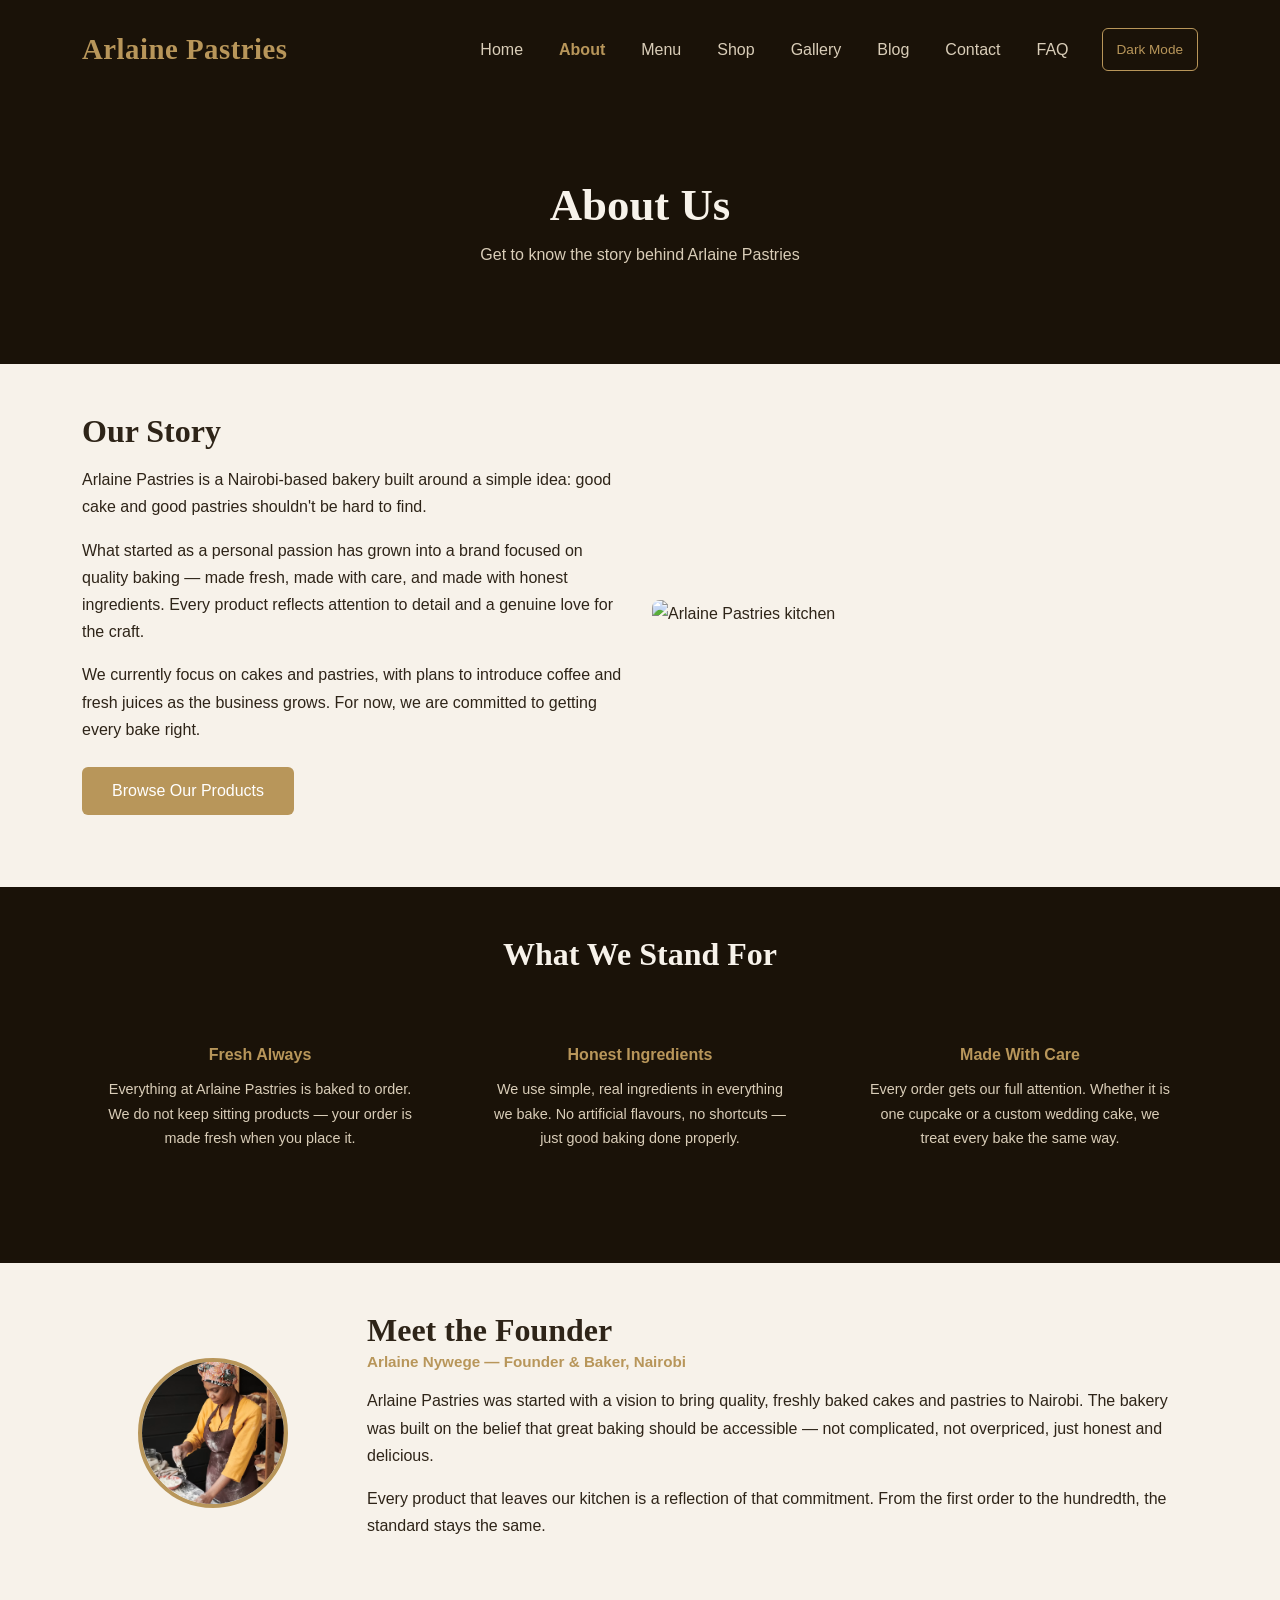
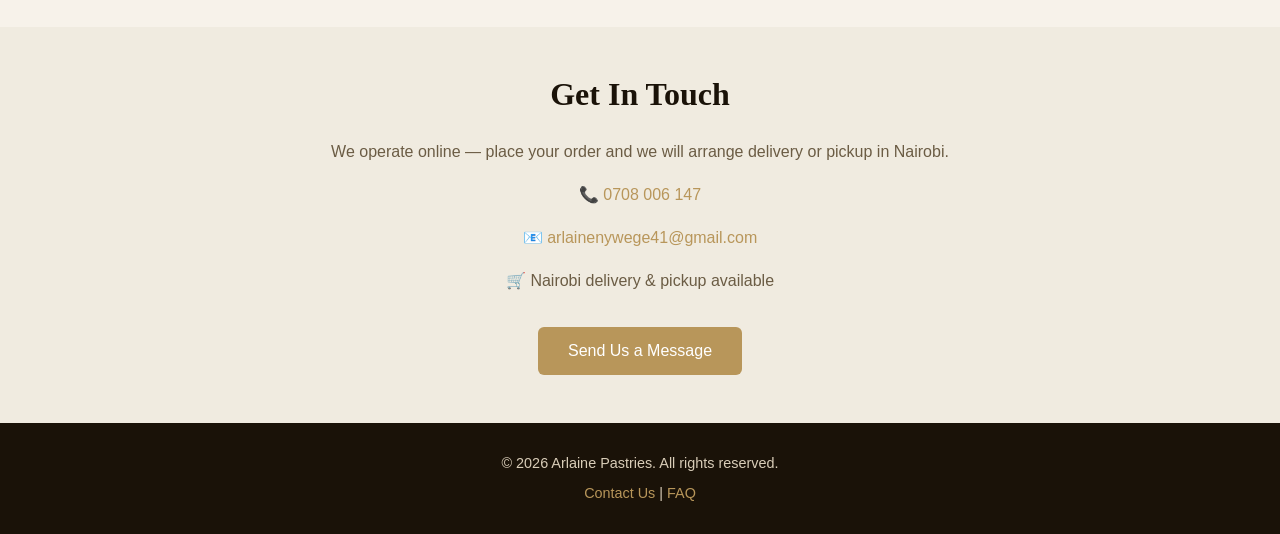
==== commit db441c98: "Fix about page to use separate images for story and founder sections" ====
--- a/about.html
+++ b/about.html
@@ -26,6 +26,7 @@
         <a class="nav-link" href="blog.html">Blog</a>
         <a class="nav-link" href="contact.html">Contact</a>
         <a class="nav-link" href="faq.html">FAQ</a>
+        <button id="darkModeToggle" onclick="toggleDarkMode()">Dark Mode</button>
       </div>
     </div>
   </div>
@@ -40,33 +41,83 @@
 <!-- Our Story Section -->
 <section class="py-5">
   <div class="container">
-    <h2 class="text-center mb-4">Our Story</h2>
-    <div class="mx-auto" style="max-width: 750px;">
-      <p>Arlaine Pastries is a Nairobi-based bakery built around a simple idea: good cake and good pastries shouldn't be hard to find. What started as a personal goal has grown into a brand focused on quality baking, made fresh and made with care.</p>
-      <p>Right now, Arlaine Pastries focuses on cakes and pastries, with plans to introduce coffee and fresh juices as the business grows. Every product is made with attention to detail, using simple, honest ingredients.</p>
+    <div class="row align-items-center">
+
+      <div class="col-md-6 mb-4">
+        <h2 class="mb-3">Our Story</h2>
+        <p>Arlaine Pastries is a Nairobi-based bakery built around a simple idea: good cake and good pastries shouldn't be hard to find.</p>
+        <p>What started as a personal passion has grown into a brand focused on quality baking — made fresh, made with care, and made with honest ingredients. Every product reflects attention to detail and a genuine love for the craft.</p>
+        <p>We currently focus on cakes and pastries, with plans to introduce coffee and fresh juices as the business grows. For now, we are committed to getting every bake right.</p>
+        <a href="shop.html" class="btn btn-warning mt-2">Browse Our Products</a>
+      </div>
+
+      <div class="col-md-6 mb-4">
+        <img src="images/bakery-kitchen.jpg" alt="Arlaine Pastries kitchen" class="img-fluid about-img">
+      </div>
+
     </div>
   </div>
 </section>
 
-<!-- Founder Section -->
-<section class="py-5">
-  <div class="container text-center">
-    <h2 class="mb-4">Meet The Founder</h2>
-    <h5>Arlaine Nywege</h5>
-    <img src="images/about-baker.jpg" alt="Arlaine Nywege">
-    <p class="text-center">Founder & Baker, Nairobi</p>
-    <p class="mt-2 mx-auto" style="max-width: 600px; text-align: left;">Arlaine Pastries was started with a vision to bring quality, freshly baked cakes and pastries to Nairobi — with coffee and juices coming soon.</p>
+<!-- What We Stand For -->
+<section class="py-5 about-values-section">
+  <div class="container">
+    <h2 class="text-center mb-5">What We Stand For</h2>
+    <div class="row text-center">
+
+      <div class="col-md-4 mb-4">
+        <div class="about-value-item">
+          <h5>Fresh Always</h5>
+          <p>Everything at Arlaine Pastries is baked to order. We do not keep sitting products — your order is made fresh when you place it.</p>
+        </div>
+      </div>
+
+      <div class="col-md-4 mb-4">
+        <div class="about-value-item">
+          <h5>Honest Ingredients</h5>
+          <p>We use simple, real ingredients in everything we bake. No artificial flavours, no shortcuts — just good baking done properly.</p>
+        </div>
+      </div>
+
+      <div class="col-md-4 mb-4">
+        <div class="about-value-item">
+          <h5>Made With Care</h5>
+          <p>Every order gets our full attention. Whether it is one cupcake or a custom wedding cake, we treat every bake the same way.</p>
+        </div>
+      </div>
+
+    </div>
   </div>
 </section>
 
-<!-- Get In Touch Section -->
+<!-- Meet the Founder -->
 <section class="py-5">
+  <div class="container">
+    <div class="row align-items-center">
+
+      <div class="col-md-3 text-center mb-4">
+        <img src="images/about-baker.jpg" alt="Arlaine Nywege - Founder" class="about-founder-img">
+      </div>
+
+      <div class="col-md-9 mb-4">
+        <h2 class="mb-1">Meet the Founder</h2>
+        <h5 class="about-founder-title mb-3">Arlaine Nywege — Founder &amp; Baker, Nairobi</h5>
+        <p>Arlaine Pastries was started with a vision to bring quality, freshly baked cakes and pastries to Nairobi. The bakery was built on the belief that great baking should be accessible — not complicated, not overpriced, just honest and delicious.</p>
+        <p>Every product that leaves our kitchen is a reflection of that commitment. From the first order to the hundredth, the standard stays the same.</p>
+      </div>
+
+    </div>
+  </div>
+</section>
+
+<!-- Get In Touch -->
+<section class="py-5 about-contact-section">
   <div class="container text-center">
     <h2 class="mb-4">Get In Touch</h2>
-    <p class="mx-auto" style="max-width: 600px; text-align: left;">We operate online — place your order and we will arrange delivery or pickup in Nairobi.</p>
-    <p>📞 <a href="tel:+254708006147">0708 006 147</a></p>
+    <p>We operate online — place your order and we will arrange delivery or pickup in Nairobi.</p>
+    <p class="mt-2">📞 <a href="tel:+254708006147">0708 006 147</a></p>
     <p>📧 <a href="mailto:arlainenywege41@gmail.com">arlainenywege41@gmail.com</a></p>
-    <p>🛒 Orders: Online only — Nairobi delivery & pickup available</p>
+    <p>🛒 Nairobi delivery &amp; pickup available</p>
     <a href="contact.html" class="btn btn-warning mt-3">Send Us a Message</a>
   </div>
 </section>
@@ -80,7 +131,6 @@
   </p>
 </footer>
 
-<!-- Bootstrap JS -->
 <script src="https://cdn.jsdelivr.net/npm/bootstrap@5.3.0/dist/js/bootstrap.bundle.min.js"></script>
 <script src="main.js"></script>
 
--- a/style.css
+++ b/style.css
@@ -8,7 +8,9 @@
   --text: #2e2418;
 }
 
-
+/* ========================
+   BASE
+======================== */
 body {
   font-family: Arial, Verdana, sans-serif;
   background-color: var(--cream);
@@ -37,7 +39,9 @@
   text-align: center;
 }
 
-
+/* ========================
+   NAVBAR
+======================== */
 nav.navbar {
   background-color: #1a1208 !important;
   padding: 20px 0;
@@ -74,11 +78,13 @@
   filter: invert(1);
 }
 
-/* HERO BANNER */
+/* ========================
+   HERO BANNER
+======================== */
 .hero-banner {
   background-color: #1a1208;
   color: #f7f2ea;
-  padding: 140px 0 120px;
+  padding: 0;
   text-align: center;
 }
 
@@ -95,7 +101,9 @@
   text-align: center;
 }
 
-/*  PAGE BANNER  */
+/* ========================
+   PAGE BANNER (all inner pages)
+======================== */
 .page-banner {
   background-color: #1a1208;
   color: #f7f2ea;
@@ -114,7 +122,9 @@
   text-align: center;
 }
 
-/* SECTIONS */
+/* ========================
+   SECTIONS
+======================== */
 section {
   padding-top: 80px;
   padding-bottom: 80px;
@@ -142,7 +152,9 @@
   text-align: center;
 }
 
-/* CARDS */
+/* ========================
+   CARDS
+======================== */
 .card {
   border-radius: 8px;
   border: 1px solid rgba(0,0,0,0.08);
@@ -173,8 +185,9 @@
   width: 100%;
 }
 
-/* BUTTONS */
-  
+/* ========================
+   BUTTONS
+======================== */
 .btn-warning {
   background-color: #b8965a !important;
   border: none !important;
@@ -215,7 +228,9 @@
   color: #ffffff !important;
 }
 
-/* TABLES (general) */
+/* ========================
+   TABLES (general)
+======================== */
 .table {
   background-color: #ffffff;
   border-radius: 8px;
@@ -233,7 +248,9 @@
   background-color: #f7f2ea;
 }
 
-/* FOOTER */
+/* ========================
+   FOOTER
+======================== */
 footer {
   background-color: #1a1208 !important;
   color: #ffffff !important;
@@ -257,7 +274,9 @@
   text-decoration: underline;
 }
 
-/* MENU PAGE */
+/* ========================
+   MENU PAGE
+======================== */
 .menu-section-label {
   display: flex;
   align-items: center;
@@ -309,7 +328,9 @@
   text-align: center;
 }
 
-/*  DARK MODE TOGGLE*/
+/* ========================
+   DARK MODE TOGGLE
+======================== */
 #darkModeToggle {
   background: none;
   border: 1px solid #b8965a;
@@ -327,7 +348,9 @@
   color: white;
 }
 
-/*  DARK MODE */
+/* ========================
+   DARK MODE
+======================== */
 body.dark-mode {
   background-color: #0f0c06;
   color: #f0e8d8;
@@ -365,4 +388,363 @@
 
 body.dark-mode .menu-section-label h2 {
   color: #f0e8d8;
+}
+
+/* ========================
+   SHOP PAGE
+======================== */
+.shop-filter-btn {
+  background: none;
+  border: 1px solid #b8965a;
+  color: #9c7c45;
+  border-radius: 6px;
+  padding: 8px 24px;
+  margin: 0 6px;
+  font-family: Arial, sans-serif;
+  font-size: 0.9rem;
+  font-weight: 500;
+  cursor: pointer;
+  transition: all 0.2s ease;
+}
+
+.shop-filter-btn:hover {
+  background-color: #b8965a;
+  color: white;
+}
+
+.shop-filter-btn.active {
+  background-color: #1a1208;
+  color: #f7f2ea;
+  border-color: #1a1208;
+}
+
+.shop-badge {
+  display: inline-block;
+  background-color: #1a1208;
+  color: #f7f2ea;
+  font-size: 0.72rem;
+  font-weight: 600;
+  padding: 3px 10px;
+  border-radius: 4px;
+  letter-spacing: 0.5px;
+  text-transform: uppercase;
+}
+
+.pastry-badge {
+  background-color: #b8965a;
+}
+
+.shop-price {
+  font-size: 1.1rem;
+  font-weight: 700;
+  color: #9c7c45;
+  margin: 10px 0;
+}
+
+.product-item {
+  transition: opacity 0.3s ease;
+}
+
+.product-item.hidden {
+  display: none;
+}
+
+/* ========================
+   GALLERY PAGE
+======================== */
+.gallery-item {
+  position: relative;
+  overflow: hidden;
+  border-radius: 8px;
+  cursor: pointer;
+}
+
+.gallery-item img {
+  width: 100%;
+  height: 220px;
+  object-fit: cover;
+  display: block;
+  transition: transform 0.3s ease;
+  border-radius: 8px;
+}
+
+.gallery-item:hover img {
+  transform: scale(1.05);
+}
+
+.gallery-overlay {
+  position: absolute;
+  bottom: 0;
+  left: 0;
+  right: 0;
+  background: rgba(26, 18, 8, 0.75);
+  color: #f7f2ea;
+  text-align: center;
+  padding: 10px;
+  opacity: 0;
+  transition: opacity 0.3s ease;
+  border-radius: 0 0 8px 8px;
+}
+
+.gallery-overlay p {
+  margin: 0;
+  font-size: 0.9rem;
+  font-weight: 600;
+  text-align: center;
+  color: #f7f2ea;
+}
+
+.gallery-item:hover .gallery-overlay {
+  opacity: 1;
+}
+
+/* ========================
+   CONTACT PAGE
+======================== */
+.contact-info-item {
+  margin-bottom: 1.5rem;
+}
+
+.contact-info-item h5 {
+  font-weight: 600;
+  color: #1a1208;
+  margin-bottom: 0.2rem;
+}
+
+.contact-info-item p {
+  color: #6b5c44;
+  margin: 0;
+}
+
+.contact-info-item a {
+  color: #b8965a;
+  text-decoration: none;
+}
+
+.contact-info-item a:hover {
+  text-decoration: underline;
+}
+
+.form-control {
+  border: 1px solid rgba(0,0,0,0.15);
+  border-radius: 6px;
+  padding: 10px 14px;
+  font-family: Arial, sans-serif;
+  background-color: #ffffff;
+}
+
+.form-control:focus {
+  border-color: #b8965a;
+  box-shadow: 0 0 0 3px rgba(184,150,90,0.15);
+}
+
+.form-label {
+  font-weight: 600;
+  font-size: 0.9rem;
+  color: #1a1208;
+}
+
+/* ========================
+   FAQ PAGE
+======================== */
+.faq-item {
+  border: 1px solid rgba(0,0,0,0.08);
+  border-radius: 8px !important;
+  margin-bottom: 10px;
+  overflow: hidden;
+}
+
+.faq-item .accordion-button {
+  font-family: Arial, sans-serif;
+  font-weight: 600;
+  font-size: 0.95rem;
+  color: #1a1208;
+  background-color: #ffffff;
+}
+
+.faq-item .accordion-button:not(.collapsed) {
+  background-color: #1a1208;
+  color: #f7f2ea;
+  box-shadow: none;
+}
+
+.faq-item .accordion-button:not(.collapsed)::after {
+  filter: invert(1);
+}
+
+.faq-item .accordion-button:focus {
+  box-shadow: none;
+  border-color: #b8965a;
+}
+
+.faq-item .accordion-body {
+  font-size: 0.9rem;
+  color: #6b5c44;
+  background-color: #faf6ef;
+  line-height: 1.8;
+}
+
+.faq-item .accordion-body a {
+  color: #b8965a;
+  text-decoration: none;
+}
+
+.faq-item .accordion-body a:hover {
+  text-decoration: underline;
+}
+
+/* ========================
+   BLOG PAGE
+======================== */
+.blog-date {
+  font-size: 0.78rem;
+  color: #b8965a;
+  font-weight: 600;
+  text-transform: uppercase;
+  letter-spacing: 0.5px;
+}
+
+/* ========================
+   ABOUT PAGE
+======================== */
+.about-img {
+  width: 100%;
+  height: 380px;
+  object-fit: cover;
+  border-radius: 8px;
+}
+
+.about-values-section {
+  background-color: #1a1208;
+}
+
+.about-values-section h2 {
+  color: #f7f2ea;
+}
+
+.about-value-item {
+  padding: 1.5rem;
+}
+
+.about-value-item h5 {
+  color: #b8965a;
+  font-weight: 600;
+  margin-bottom: 0.8rem;
+  font-size: 1rem;
+}
+
+.about-value-item p {
+  color: #d9cdb8;
+  font-size: 0.9rem;
+  text-align: center;
+}
+
+.about-founder-img {
+  width: 150px;
+  height: 150px;
+  object-fit: cover;
+  border-radius: 50%;
+  border: 4px solid #b8965a;
+}
+
+.about-founder-title {
+  color: #b8965a;
+  font-size: 0.95rem;
+  font-weight: 600;
+}
+
+.about-contact-section {
+  background-color: #f0ebe0;
+}
+
+.about-contact-section h2 {
+  color: #1a1208;
+}
+
+.about-contact-section p {
+  color: #6b5c44;
+  text-align: center;
+}
+
+.about-contact-section a {
+  color: #b8965a;
+  text-decoration: none;
+}
+
+.about-contact-section a:hover {
+  text-decoration: underline;
+}
+
+/* ========================
+   HOME PAGE - HERO WITH IMAGE
+======================== */
+.hero-image-wrapper {
+  position: relative;
+  min-height: 550px;
+  display: flex;
+  align-items: center;
+}
+
+.hero-bg-img {
+  position: absolute;
+  top: 0;
+  left: 0;
+  width: 100%;
+  height: 100%;
+  object-fit: cover;
+  z-index: 0;
+}
+
+.hero-overlay {
+  position: absolute;
+  top: 0;
+  left: 0;
+  width: 100%;
+  height: 100%;
+  background-color: rgba(26, 18, 8, 0.65);
+  z-index: 1;
+}
+
+.hero-content {
+  position: relative;
+  z-index: 2;
+  padding: 80px 0;
+  text-align: center;
+  color: #f7f2ea;
+}
+
+.hero-content h1 {
+  font-family: Georgia, serif;
+  color: #f7f2ea;
+  font-size: 3rem;
+  margin-bottom: 1rem;
+}
+
+.hero-content p {
+  color: #d9cdb8;
+  font-size: 1.1rem;
+  text-align: center;
+}
+
+/* ========================
+   HOME PAGE - WHY SECTION
+======================== */
+.home-why-section {
+  background-color: #1a1208;
+}
+
+.home-why-section h2 {
+  color: #f7f2ea;
+}
+
+.home-why-item h5 {
+  color: #b8965a;
+  font-weight: 600;
+  margin-bottom: 0.8rem;
+}
+
+.home-why-item p {
+  color: #d9cdb8;
+  font-size: 0.9rem;
+  text-align: center;
 }
